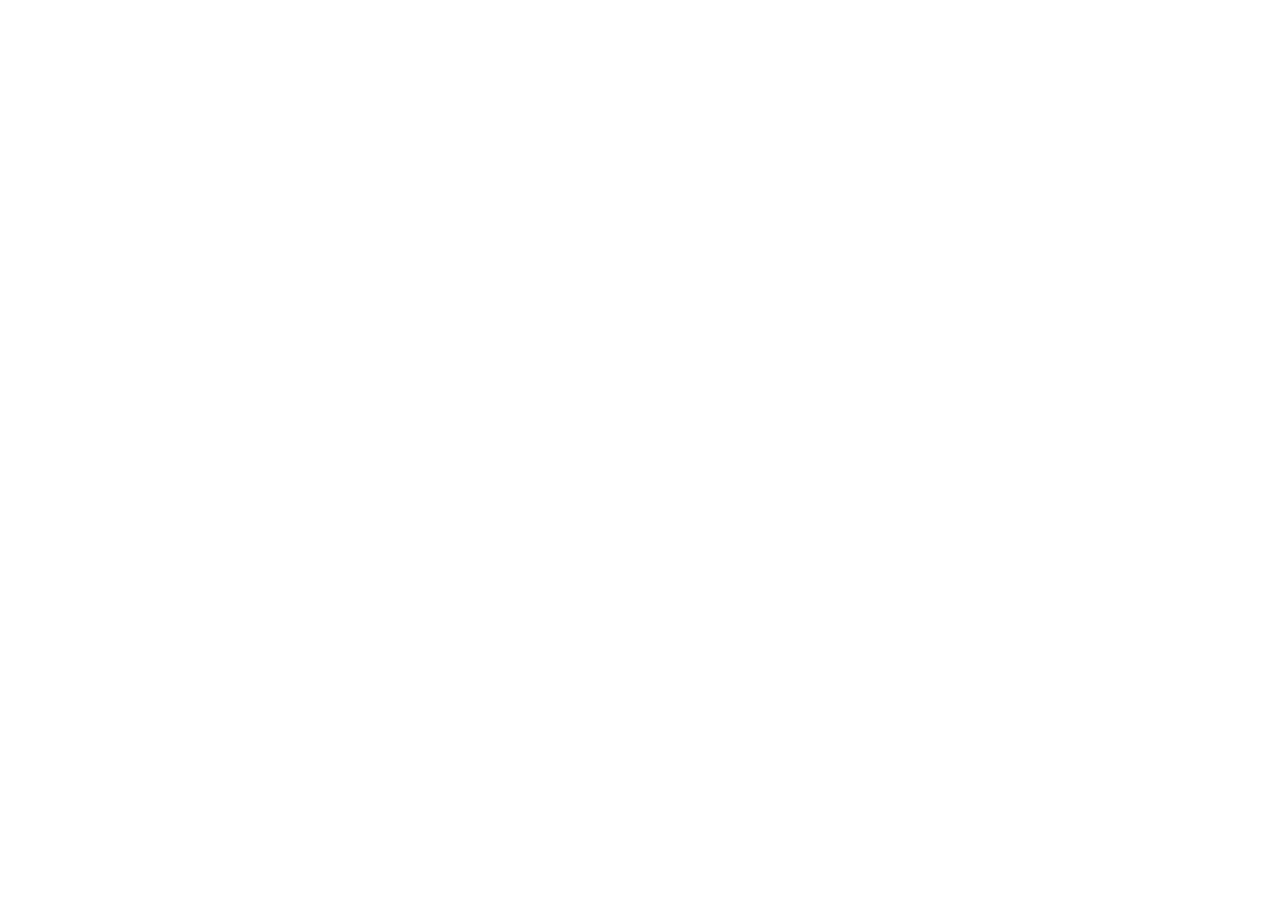
==== index.html @ b3c95cd5 "chore: add html pages + project folder structure" ====
<!DOCTYPE html>
<html lang="en">

<head>
    <meta charset="UTF-8">
    <meta name="viewport" content="width=device-width, initial-scale=1.0">
    <title>Document</title>
</head>

<body>

</body>

</html>
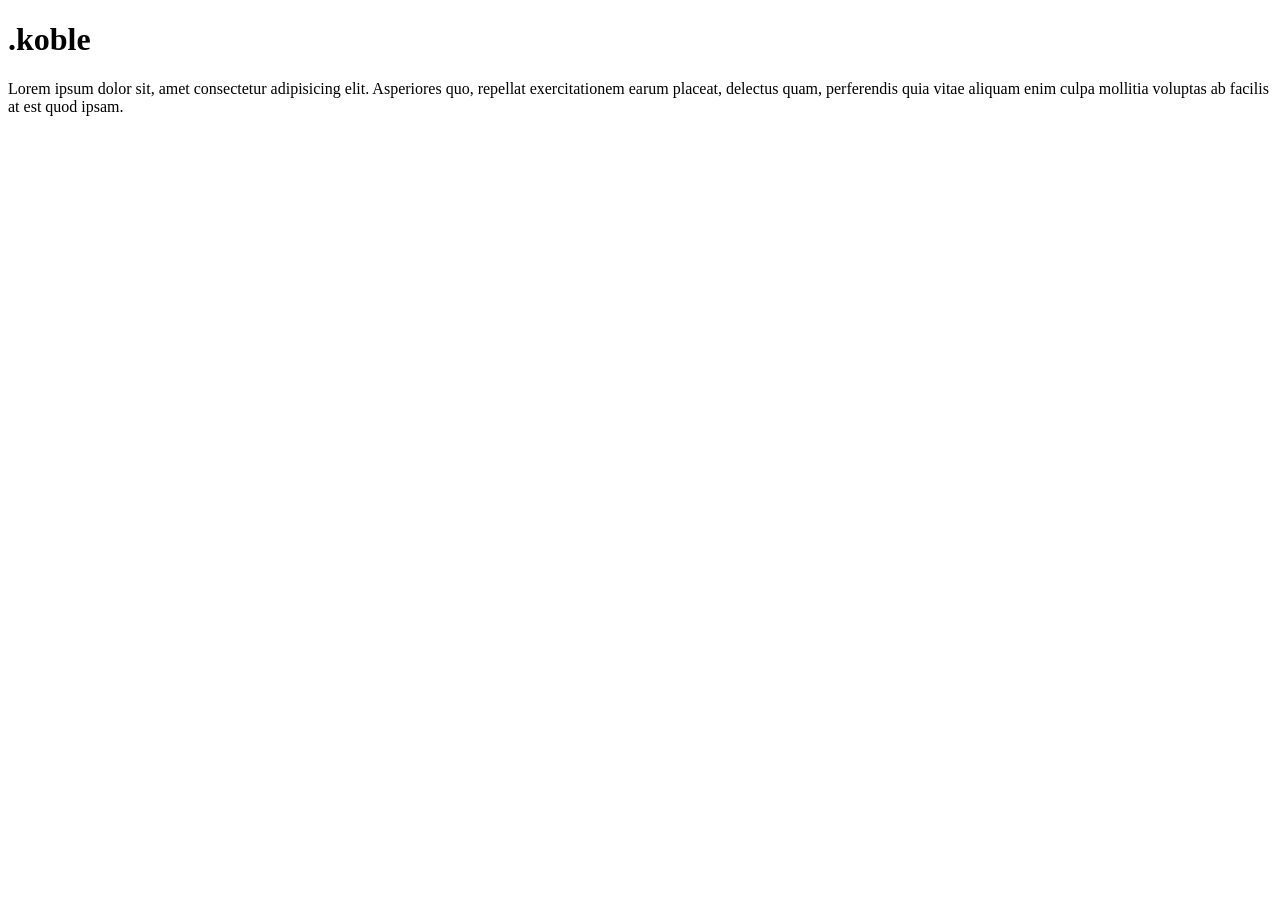
==== commit aa98961f: "feat: favicon + link stylesheets + testing" ====
--- a/index.html
+++ b/index.html
@@ -4,10 +4,31 @@
 <head>
     <meta charset="UTF-8">
     <meta name="viewport" content="width=device-width, initial-scale=1.0">
-    <title>Document</title>
+    <meta name="description" content="Connect to .koble to interact with your friends!">
+    <link rel="preconnect" href="https://fonts.googleapis.com">
+    <link rel="preconnect" href="https://fonts.gstatic.com" crossorigin>
+    <link
+        href="https://fonts.googleapis.com/css2?family=Inter:ital,opsz,wght@0,14..32,100..900;1,14..32,100..900&family=Manrope:wght@200..800&display=swap"
+        rel="stylesheet">
+    <link rel="apple-touch-icon" sizes="180x180" href="assets/favicon/apple-touch-icon.png">
+    <link rel="icon" type="image/png" sizes="32x32" href="assets/favicon/favicon-32x32.png">
+    <link rel="icon" type="image/png" sizes="16x16" href="assets/favicon/favicon-16x16.png">
+    <link rel="manifest" href="assets/favicon/site.webmanifest">
+    <link rel="stylesheet" href="css/global.css">
+    <link rel="stylesheet" href="css/variables.css">
+    <link rel="stylesheet" href="css/pages/index.css">
+    <title> .koble</title>
 </head>
 
 <body>
+    <header>
+        <h1>.koble</h1>
+    </header>
+    <main>
+        <p>Lorem ipsum dolor sit, amet consectetur adipisicing elit. Asperiores quo, repellat exercitationem earum
+            placeat, delectus quam, perferendis quia vitae aliquam enim culpa mollitia voluptas ab facilis at est quod
+            ipsam.</p>
+    </main>
 
 </body>
 
--- a/css/variables.css
+++ b/css/variables.css
@@ -0,0 +1,14 @@
+:root {
+  /* Colors */
+  --bg-color: rgb(17, 25, 22);
+  --card-color: rgb(28, 39, 34);
+  --border-color: rgb(52, 65, 58);
+  --font-one: rgb(240, 241, 234);
+  --font-two: rgb(169, 185, 174);
+  --button-one: rgb(199, 127, 99);
+  --button-two: rgb(64, 86, 74);
+  /* Fonts */
+  --header: "Manrope";
+  --text: "Inter";
+  /* Sizes */
+}
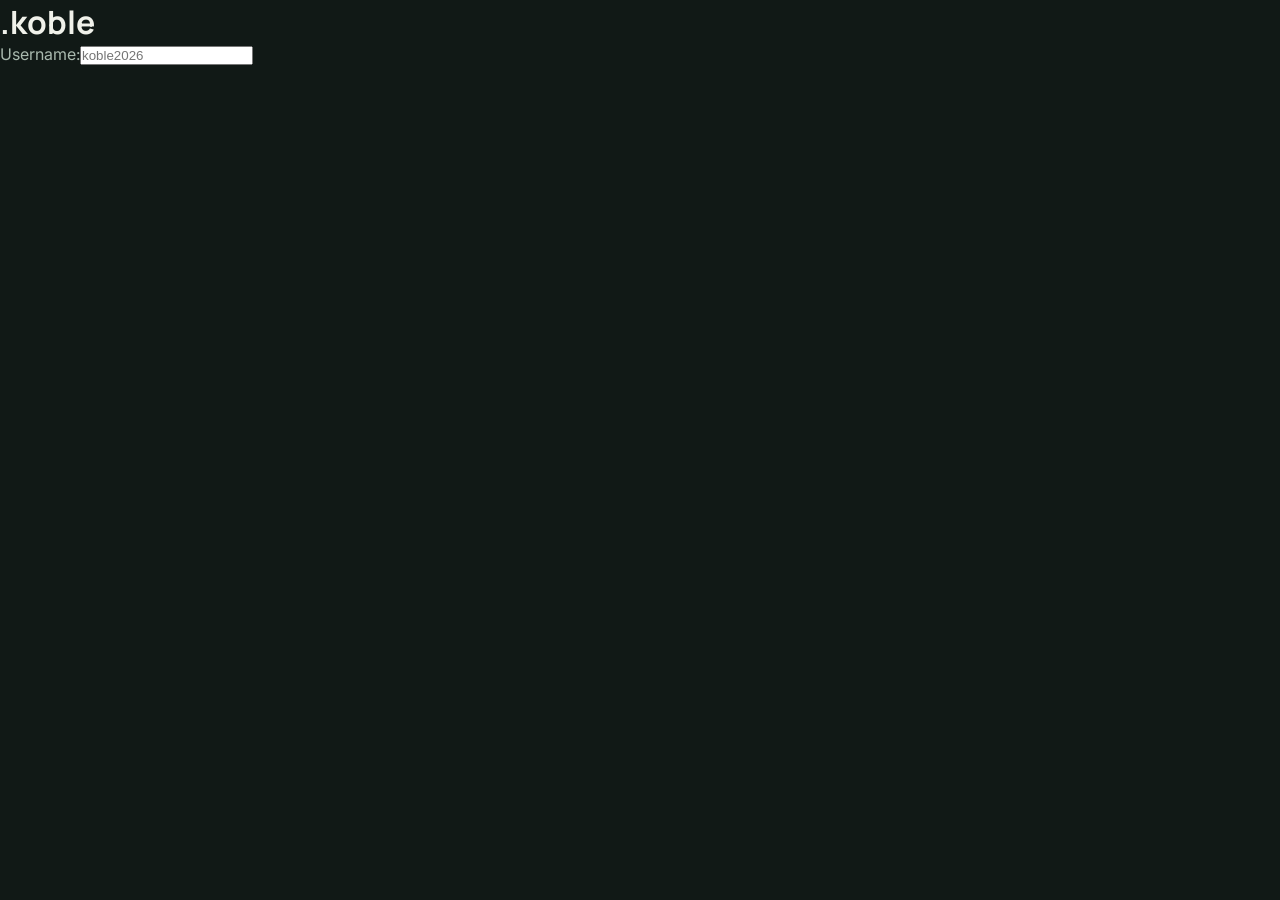
==== commit 89cf1176: "add: container + script tag" ====
--- a/index.html
+++ b/index.html
@@ -25,11 +25,11 @@
         <h1>.koble</h1>
     </header>
     <main>
-        <p>Lorem ipsum dolor sit, amet consectetur adipisicing elit. Asperiores quo, repellat exercitationem earum
-            placeat, delectus quam, perferendis quia vitae aliquam enim culpa mollitia voluptas ab facilis at est quod
-            ipsam.</p>
+        <div id="container">
+
+        </div>
     </main>
-
+    <script type="module" src="src/pages/login.js"></script>
 </body>
 
 </html>
--- a/css/global.css
+++ b/css/global.css
@@ -0,0 +1,16 @@
+* {
+  margin: 0;
+  padding: 0;
+  box-sizing: border-box;
+}
+
+body {
+  font-family: var(--text), Arial, Helvetica, sans-serif;
+  background-color: var(--bg-color);
+  color: var(--font-two);
+}
+
+h1 {
+  font-family: var(--header), Arial, Helvetica, sans-serif;
+  color: var(--font-one);
+}
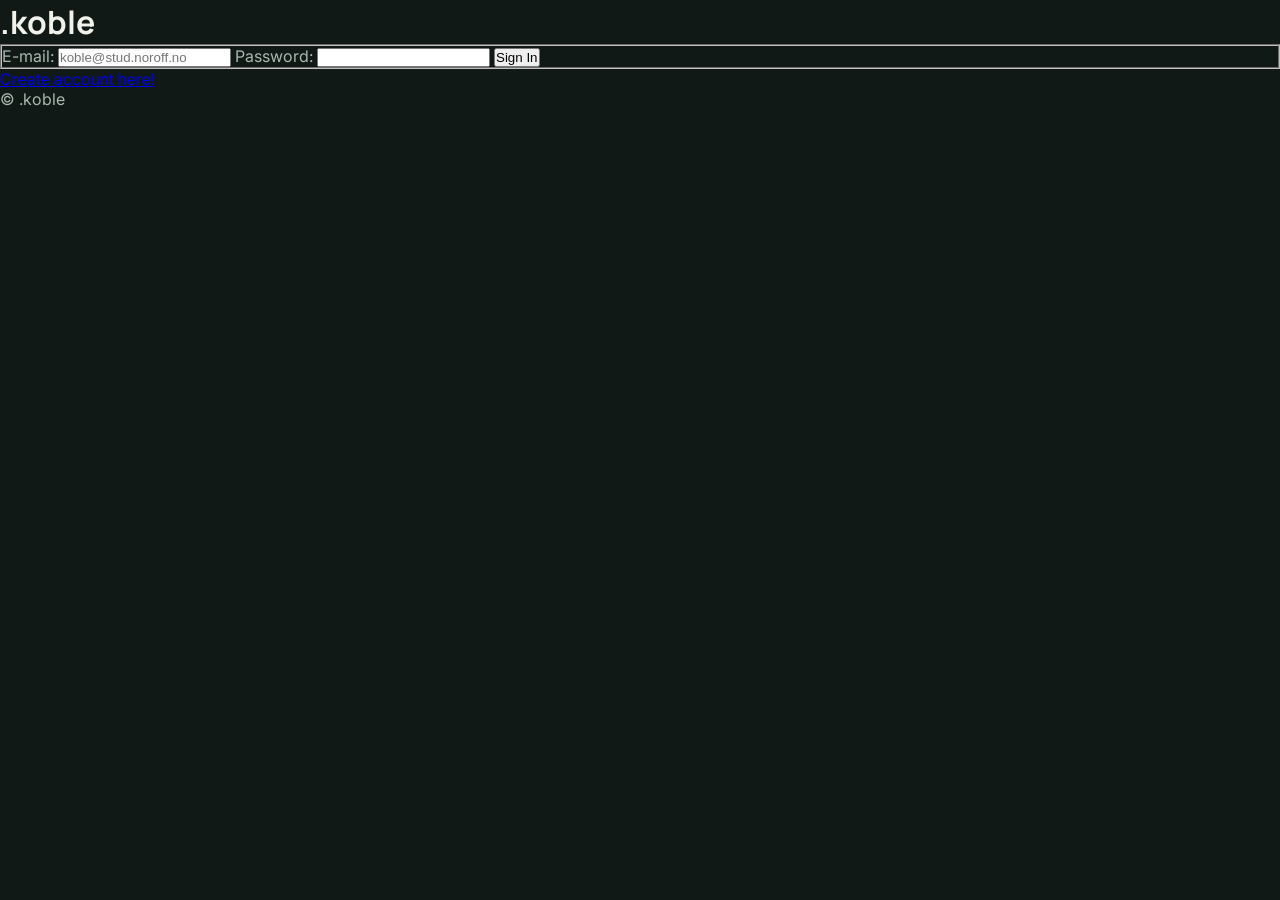
==== commit 0ef10fc0: "refactor: login form to use static HTML & simplify DOM manipulation in login.js" ====
--- a/index.html
+++ b/index.html
@@ -26,9 +26,20 @@
     </header>
     <main>
         <div id="container">
-
+            <form id="login-form">
+                <fieldset>
+                    <label for="email">E-mail:</label>
+                    <input id="email" name="email" type="email" placeholder="koble@stud.noroff.no" required>
+                    <label for="password">Password:</label>
+                    <input id="password" name="password" type="password" maxlength="25" required>
+                    <button id="login-btn" type="submit">Sign In</button>
+                </fieldset>
+            </form>
         </div>
     </main>
+    <footer>
+        <p>&copy; .koble</p>
+    </footer>
     <script type="module" src="src/pages/login.js"></script>
 </body>
 
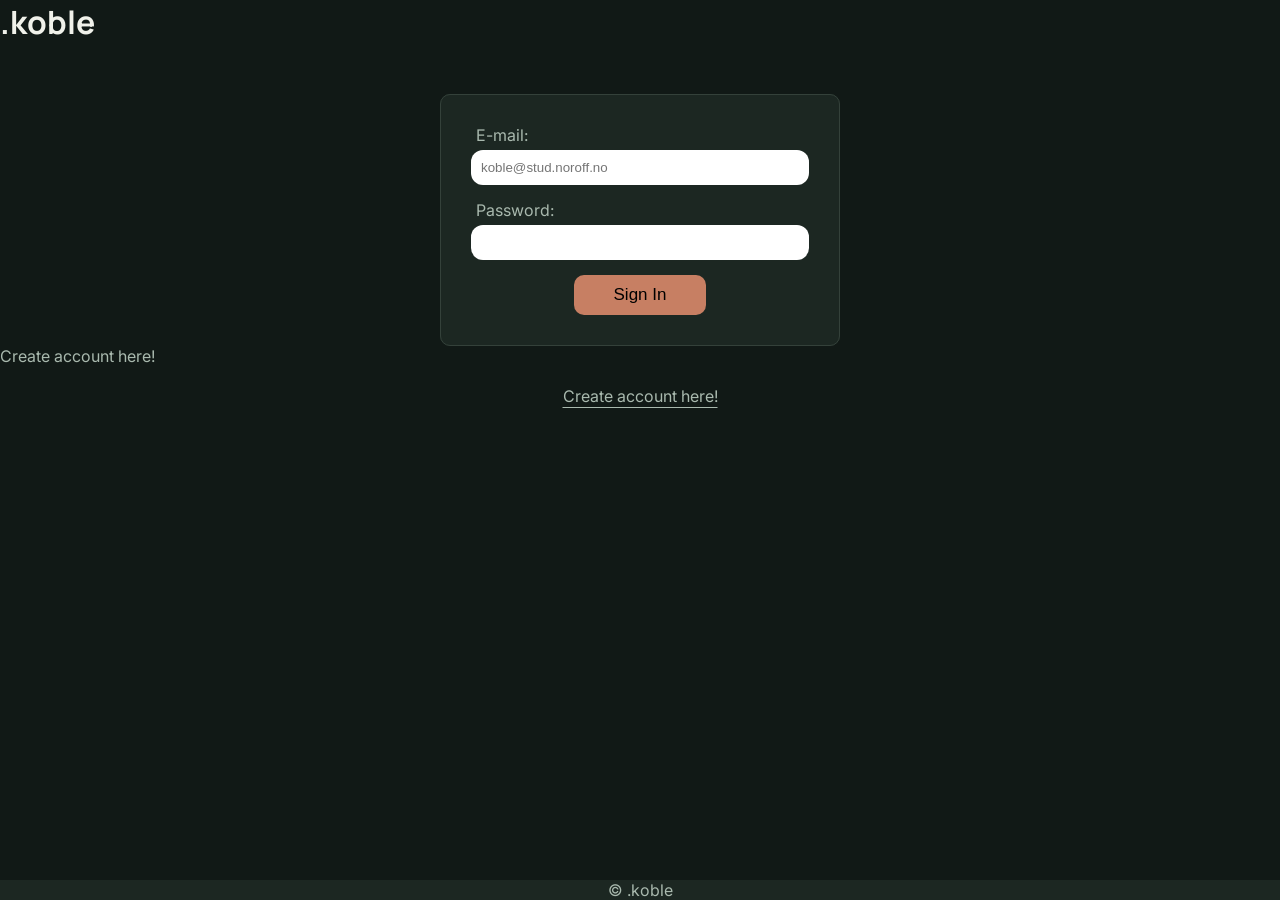
==== commit 2a0a49ae: "add: footer + header when logged in" ====
--- a/index.html
+++ b/index.html
@@ -36,6 +36,9 @@
                 </fieldset>
             </form>
         </div>
+        <a href="/pages/register.html">
+            <p class="register">Create account here!</p>
+        </a>
     </main>
     <footer>
         <p>&copy; .koble</p>
--- a/css/global.css
+++ b/css/global.css
@@ -10,7 +10,42 @@
   color: var(--font-two);
 }
 
+a {
+  text-decoration: none;
+  color: var(--color-one);
+}
+
 h1 {
   font-family: var(--header), Arial, Helvetica, sans-serif;
   color: var(--font-one);
 }
+
+.h-container {
+  display: flex;
+  flex-direction: row;
+  justify-content: center;
+  align-items: center;
+  gap: 100px;
+  margin-top: 20px;
+}
+
+li {
+  display: inline;
+  list-style: none;
+  padding-left: 20px;
+}
+
+input.search {
+  padding: 5px;
+  border-radius: 10px;
+}
+
+footer {
+  position: fixed;
+  left: 0;
+  bottom: 0;
+  width: 100%;
+  background-color: var(--card-color);
+  color: var(--color-two);
+  text-align: center;
+}
--- a/css/pages/index.css
+++ b/css/pages/index.css
@@ -0,0 +1,56 @@
+form {
+  display: flex;
+  justify-content: center;
+  align-items: center;
+  flex-wrap: wrap;
+}
+
+label {
+  display: block;
+  padding-bottom: 5px;
+  padding-left: 5px;
+}
+
+fieldset {
+  border: none;
+  width: 100%;
+  max-width: 400px;
+  background-color: var(--card-color);
+  padding: 30px;
+  border: 1px solid var(--border-color);
+  margin-top: 50px;
+  border-radius: 10px;
+}
+
+input {
+  width: 100%;
+  max-width: 400px;
+  padding: 10px;
+  border-radius: 12px;
+  border: none;
+  margin-bottom: 15px;
+}
+
+button {
+  display: block;
+  padding: 10px 40px;
+  font-size: 17px;
+  border: none;
+  border-radius: 10px;
+  background-color: var(--button-one);
+  cursor: pointer;
+  transition: 0.3s;
+  margin: 0 auto;
+}
+
+button:hover {
+  background-color: rgb(228, 155, 126);
+}
+
+.login,
+.register {
+  margin-top: 20px;
+  text-align: center;
+  text-decoration: underline;
+  text-underline-offset: 5px;
+}
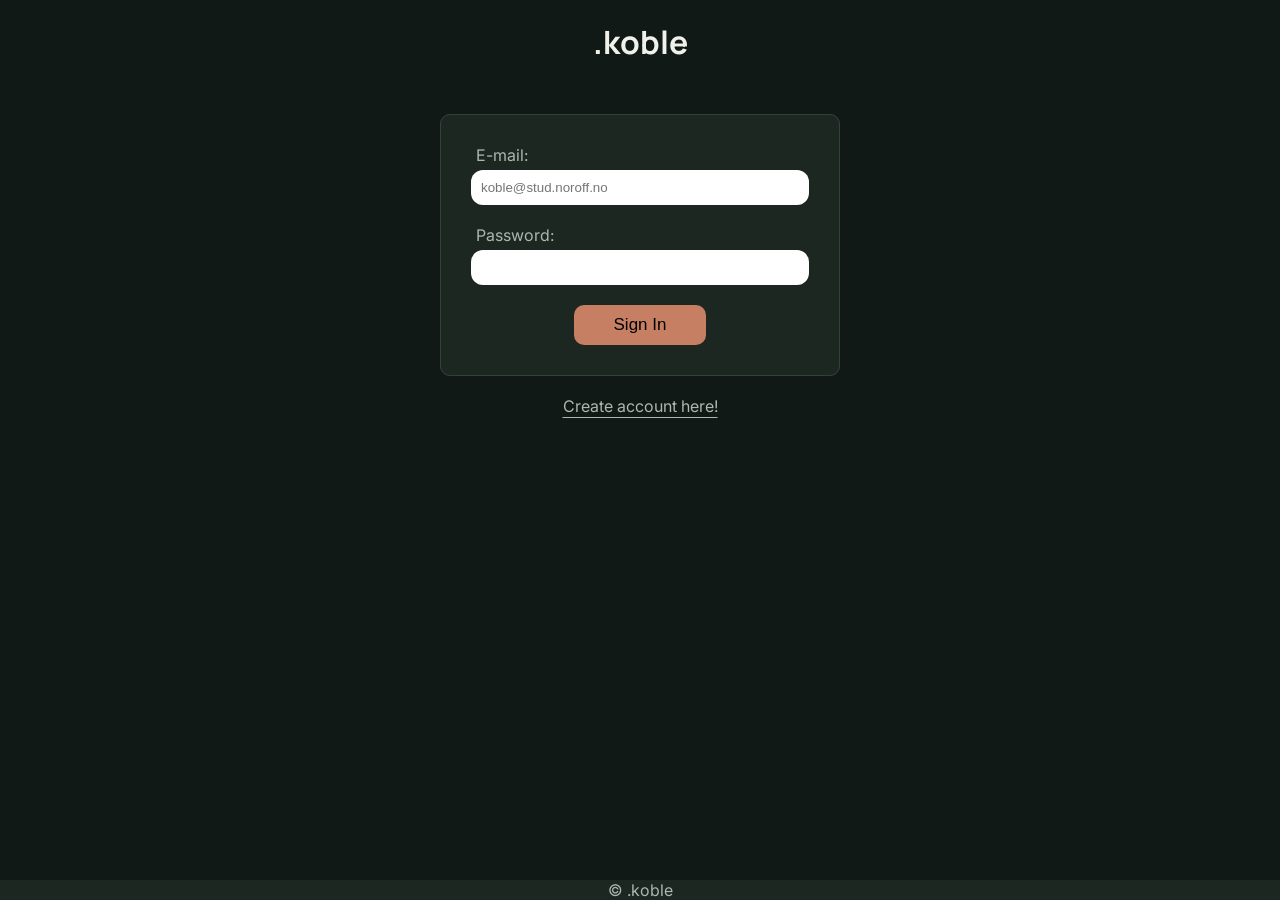
==== commit 1c5afd80: "fix: status in static HTML, remove createElement from DOM + styling for status message" ====
--- a/index.html
+++ b/index.html
@@ -28,6 +28,7 @@
         <div id="container">
             <form id="login-form">
                 <fieldset>
+                    <p id="status"></p>
                     <label for="email">E-mail:</label>
                     <input id="email" name="email" type="email" placeholder="koble@stud.noroff.no" required>
                     <label for="password">Password:</label>
--- a/css/pages/index.css
+++ b/css/pages/index.css
@@ -1,3 +1,8 @@
+header {
+  margin-top: 20px;
+  text-align: center;
+}
+
 form {
   display: flex;
   justify-content: center;
@@ -28,7 +33,7 @@
   padding: 10px;
   border-radius: 12px;
   border: none;
-  margin-bottom: 15px;
+  margin-bottom: 20px;
 }
 
 button {
@@ -54,3 +59,21 @@
   text-decoration: underline;
   text-underline-offset: 5px;
 }
+
+#status {
+  position: relative;
+  left: 5px;
+  bottom: 10px;
+  font-size: 12px;
+}
+
+#nameError,
+#emailError,
+#passwordError {
+  position: relative;
+  left: 10px;
+  bottom: 14px;
+  color: rgb(202, 70, 70);
+  margin: 0;
+  font-size: 12px;
+}
